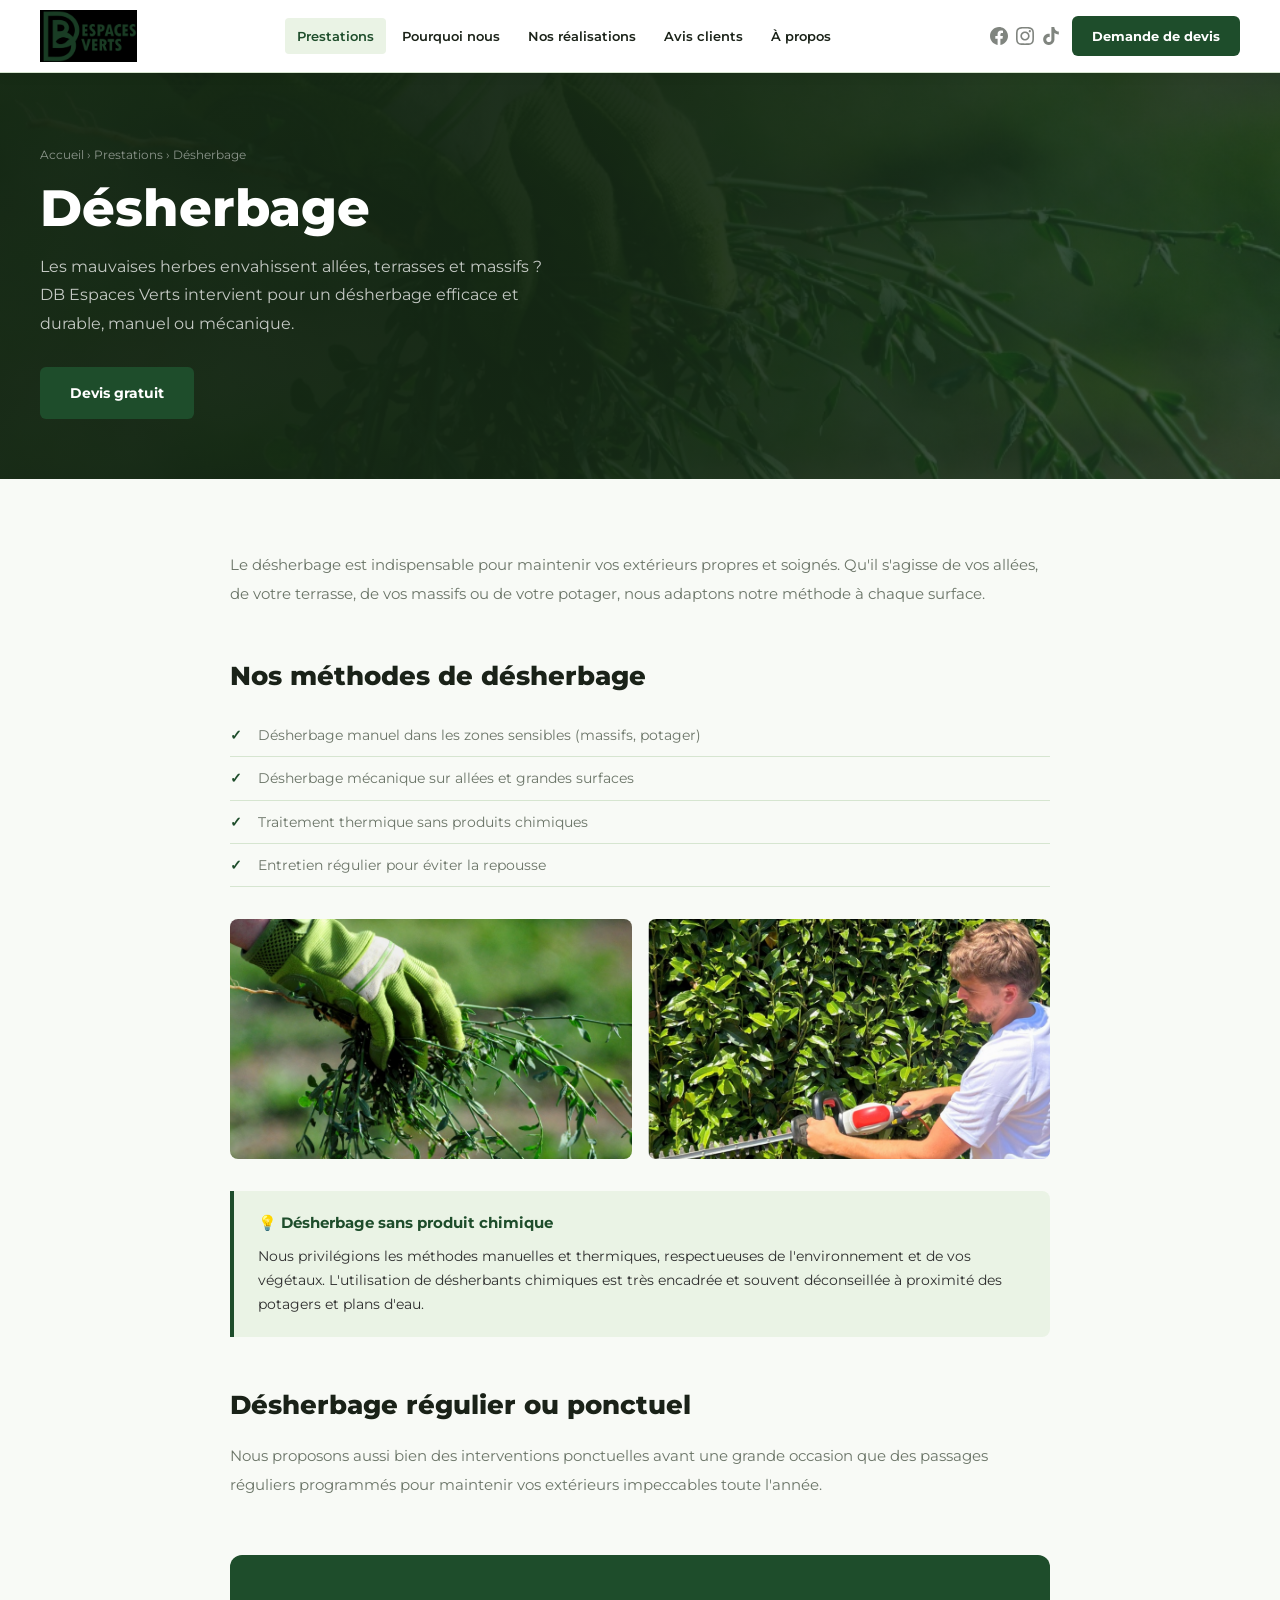
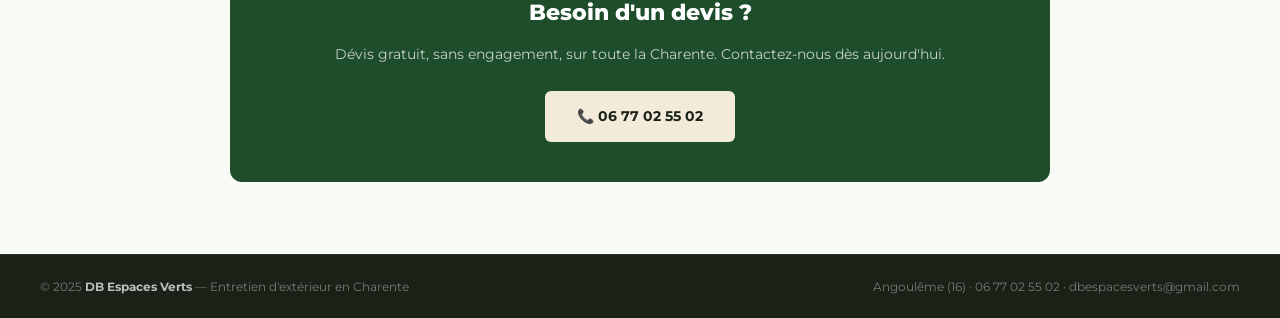
==== desherbage.html @ 1a9077e0 "Add files via upload" ====
<!DOCTYPE html>
<html lang="fr">
<head>
<meta charset="UTF-8">
<meta name="viewport" content="width=device-width, initial-scale=1.0">
<title>Désherbage — DB Espaces Verts Angoulême Charente</title>
<meta name="description" content="Désherbage à Angoulême et en Charente. DB Espaces Verts élimine les mauvaises herbes de vos allées, terrasses et massifs. Devis gratuit.">
<link href="https://fonts.googleapis.com/css2?family=Montserrat:wght@400;500;600;700;800&family=Lora:ital,wght@0,400;1,400&display=swap" rel="stylesheet">
<link rel="stylesheet" href="style.css">
</head>
<body>
<nav>
  <a class="nav-logo" href="index.html"><img src="logo.png" alt="DB Espaces Verts"></a>
  <div class="nav-center">
    <a href="index.html#prestations" class="active">Prestations</a>
    <a href="index.html#pourquoi">Pourquoi nous</a>
    <a href="index.html#realisations">Nos réalisations</a>
    <a href="index.html#avis">Avis clients</a>
    <a href="index.html#apropos">À propos</a>
  </div>
  <div class="nav-right">
    <div class="nav-social">
      <a href="https://www.facebook.com/61578576101390/" target="_blank"><svg viewBox="0 0 24 24"><path d="M24 12.073c0-6.627-5.373-12-12-12s-12 5.373-12 12c0 5.99 4.388 10.954 10.125 11.854v-8.385H7.078v-3.47h3.047V9.43c0-3.007 1.792-4.669 4.533-4.669 1.312 0 2.686.235 2.686.235v2.953H15.83c-1.491 0-1.956.925-1.956 1.874v2.25h3.328l-.532 3.47h-2.796v8.385C19.612 23.027 24 18.062 24 12.073z"/></svg></a>
      <a href="https://www.instagram.com/dbespacesverts/" target="_blank"><svg viewBox="0 0 24 24"><path d="M12 2.163c3.204 0 3.584.012 4.85.07 3.252.148 4.771 1.691 4.919 4.919.058 1.265.069 1.645.069 4.849 0 3.205-.012 3.584-.069 4.849-.149 3.225-1.664 4.771-4.919 4.919-1.266.058-1.644.07-4.85.07-3.204 0-3.584-.012-4.849-.07-3.26-.149-4.771-1.699-4.919-4.92-.058-1.265-.07-1.644-.07-4.849 0-3.204.013-3.583.07-4.849.149-3.227 1.664-4.771 4.919-4.919 1.266-.057 1.645-.069 4.849-.069zm0-2.163c-3.259 0-3.667.014-4.947.072-4.358.2-6.78 2.618-6.98 6.98-.059 1.281-.073 1.689-.073 4.948 0 3.259.014 3.668.072 4.948.2 4.358 2.618 6.78 6.98 6.98 1.281.058 1.689.072 4.948.072 3.259 0 3.668-.014 4.948-.072 4.354-.2 6.782-2.618 6.979-6.98.059-1.28.073-1.689.073-4.948 0-3.259-.014-3.667-.072-4.947-.196-4.354-2.617-6.78-6.979-6.98-1.281-.059-1.69-.073-4.949-.073zm0 5.838c-3.403 0-6.162 2.759-6.162 6.162s2.759 6.163 6.162 6.163 6.162-2.759 6.162-6.163c0-3.403-2.759-6.162-6.162-6.162zm0 10.162c-2.209 0-4-1.79-4-4 0-2.209 1.791-4 4-4s4 1.791 4 4c0 2.21-1.791 4-4 4zm6.406-11.845c-.796 0-1.441.645-1.441 1.44s.645 1.44 1.441 1.44c.795 0 1.439-.645 1.439-1.44s-.644-1.44-1.439-1.44z"/></svg></a>
      <a href="https://www.tiktok.com/@dbespacesverts" target="_blank"><svg viewBox="0 0 24 24"><path d="M12.525.02c1.31-.02 2.61-.01 3.91-.02.08 1.53.63 3.09 1.75 4.17 1.12 1.11 2.7 1.62 4.24 1.79v4.03c-1.44-.05-2.89-.35-4.2-.97-.57-.26-1.1-.59-1.62-.93-.01 2.92.01 5.84-.02 8.75-.08 1.4-.54 2.79-1.35 3.94-1.31 1.92-3.58 3.17-5.91 3.21-1.43.08-2.86-.31-4.08-1.03-2.02-1.19-3.44-3.37-3.65-5.71-.02-.5-.03-1-.01-1.49.18-1.9 1.12-3.72 2.58-4.96 1.66-1.44 3.98-2.13 6.15-1.72.02 1.48-.04 2.96-.04 4.44-.99-.32-2.15-.23-3.02.37-.63.41-1.11 1.04-1.36 1.75-.21.51-.15 1.07-.14 1.61.24 1.64 1.82 3.02 3.5 2.87 1.12-.01 2.19-.66 2.77-1.61.19-.33.4-.67.41-1.06.1-1.79.06-3.57.07-5.36.01-4.03-.01-8.05.02-12.07z"/></svg></a>
    </div>
    <a class="btn-devis" href="index.html#contact">Demande de devis</a>
  </div>
</nav>

<section class="prestation-hero">
  <img class="hero-img" src="photo-desherbage.png" alt="Désherbage">
  <div class="hero-overlay" style="position:absolute;inset:0;z-index:0;background:linear-gradient(105deg,rgba(20,40,20,0.88) 45%,rgba(30,77,43,0.35) 100%);"></div>
  <div class="prestation-hero-content">
    <div class="breadcrumb"><a href="index.html">Accueil</a> › <a href="index.html#prestations">Prestations</a> › Désherbage</div>
    <h1>Désherbage</h1>
    <p>Les mauvaises herbes envahissent allées, terrasses et massifs ? DB Espaces Verts intervient pour un désherbage efficace et durable, manuel ou mécanique.</p>
    <a class="btn-primary" href="index.html#contact">Devis gratuit</a>
  </div>
</section>
<div class="prestation-content">
  <p>Le désherbage est indispensable pour maintenir vos extérieurs propres et soignés. Qu'il s'agisse de vos allées, de votre terrasse, de vos massifs ou de votre potager, nous adaptons notre méthode à chaque surface.</p>
  <h2>Nos méthodes de désherbage</h2>
  <ul>
<li>Désherbage manuel dans les zones sensibles (massifs, potager)</li>
<li>Désherbage mécanique sur allées et grandes surfaces</li>
<li>Traitement thermique sans produits chimiques</li>
<li>Entretien régulier pour éviter la repousse</li>
  </ul>
  <div class="prestation-photos">
    <img src="photo-desherbage.png" alt="Désherbage — DB Espaces Verts Angoulême">
    <img src="photo-profil.png" alt="DB Espaces Verts en intervention">
  </div>
  <div class="tips-box">
    <h3>💡 Désherbage sans produit chimique</h3>
    <p>Nous privilégions les méthodes manuelles et thermiques, respectueuses de l'environnement et de vos végétaux. L'utilisation de désherbants chimiques est très encadrée et souvent déconseillée à proximité des potagers et plans d'eau.</p>
  </div>
  <h2>Désherbage régulier ou ponctuel</h2>
  <p>Nous proposons aussi bien des interventions ponctuelles avant une grande occasion que des passages réguliers programmés pour maintenir vos extérieurs impeccables toute l'année.</p>
  <div class="cta-box">
    <h3>Besoin d'un devis ?</h3>
    <p>Dévis gratuit, sans engagement, sur toute la Charente. Contactez-nous dès aujourd'hui.</p>
    <a class="btn-beige" href="tel:0677025502">📞 06 77 02 55 02</a>
  </div>
</div>
<footer>
  <div>© 2025 <strong>DB Espaces Verts</strong> — Entretien d'extérieur en Charente</div>
  <div>Angoulême (16) · <a href="tel:0677025502">06 77 02 55 02</a> · <a href="mailto:dbespacesverts@gmail.com">dbespacesverts@gmail.com</a></div>
</footer>
</body>
</html>
---- style.css ----
*, *::before, *::after { box-sizing: border-box; margin: 0; padding: 0; }
:root {
  --green: #1E4D2B;
  --green-light: #2D6A3F;
  --green-pale: #EAF3E5;
  --beige: #F2EBD9;
  --beige-dark: #D9CDB8;
  --dark: #1A2218;
  --text: #2E2E2E;
  --muted: #6B7568;
  --white: #FFFFFF;
  --cream: #F8FAF6;
  --border: #D6E5D0;
}
html { scroll-behavior: smooth; }
body { font-family: 'Montserrat', sans-serif; background: var(--cream); color: var(--text); font-size: 15px; line-height: 1.6; }

nav {
  position: sticky; top: 0; z-index: 100;
  background: var(--white);
  display: flex; justify-content: space-between; align-items: center;
  padding: 10px 40px;
  box-shadow: 0 2px 12px rgba(0,0,0,0.08);
  border-bottom: 1px solid var(--border);
}
.nav-logo img { height: 52px; width: auto; display: block; }
.nav-center { display: flex; align-items: center; gap: 4px; }
.nav-center a { text-decoration: none; color: var(--dark); font-size: 13px; font-weight: 600; padding: 8px 12px; border-radius: 4px; transition: background 0.2s, color 0.2s; white-space: nowrap; }
.nav-center a:hover, .nav-center a.active { background: var(--green-pale); color: var(--green); }
.nav-right { display: flex; align-items: center; gap: 12px; }
.nav-social { display: flex; gap: 8px; align-items: center; }
.nav-social a { color: var(--dark); opacity: 0.55; transition: opacity 0.2s; display: flex; align-items: center; }
.nav-social a:hover { opacity: 1; }
.nav-social svg { width: 18px; height: 18px; fill: currentColor; }
.nav-search { background: none; border: none; cursor: pointer; color: var(--dark); opacity: 0.55; transition: opacity 0.2s; display: flex; align-items: center; padding: 4px; }
.nav-search:hover { opacity: 1; }
.btn-devis { background: var(--green); color: var(--white); padding: 10px 20px; border-radius: 6px; font-size: 13px; font-weight: 700; text-decoration: none; transition: background 0.2s; white-space: nowrap; }
.btn-devis:hover { background: var(--green-light); }

.search-overlay { display: none; position: fixed; inset: 0; background: rgba(0,0,0,0.5); z-index: 200; align-items: flex-start; justify-content: center; padding-top: 80px; }
.search-overlay.open { display: flex; }
.search-box { background: var(--white); border-radius: 12px; padding: 20px; width: 100%; max-width: 560px; display: flex; gap: 10px; align-items: center; }
.search-box input { flex: 1; border: 1px solid var(--border); border-radius: 6px; padding: 12px 16px; font-size: 15px; font-family: 'Montserrat', sans-serif; outline: none; }
.search-box input:focus { border-color: var(--green); }
.search-box button { background: var(--green); color: var(--white); border: none; border-radius: 6px; padding: 12px 20px; font-size: 14px; font-weight: 700; cursor: pointer; font-family: 'Montserrat', sans-serif; }

.hero { position: relative; min-height: 88vh; display: flex; align-items: center; overflow: hidden; }
.hero-bg { position: absolute; inset: 0; z-index: 0; background: var(--dark); }
.hero-bg img { width: 100%; height: 100%; object-fit: cover; opacity: 0.5; }
.hero-overlay { position: absolute; inset: 0; z-index: 1; background: linear-gradient(105deg, rgba(20,40,20,0.92) 42%, rgba(30,77,43,0.4) 100%); }
.hero-content { position: relative; z-index: 2; padding: 80px 40px 130px; max-width: 700px; }
.hero-badge { display: inline-flex; align-items: center; gap: 8px; background: rgba(242,235,217,0.15); border: 1px solid var(--beige); color: var(--beige); font-size: 12px; font-weight: 600; padding: 6px 14px; border-radius: 20px; margin-bottom: 24px; letter-spacing: 0.5px; text-transform: uppercase; }
.hero h1 { font-size: clamp(36px, 5vw, 62px); font-weight: 800; color: var(--white); line-height: 1.1; margin-bottom: 20px; }
.hero h1 em { font-style: italic; font-family: 'Lora', serif; color: var(--beige); font-weight: 400; }
.hero-sub { color: rgba(255,255,255,0.8); font-size: 16px; line-height: 1.85; margin-bottom: 36px; max-width: 520px; }
.hero-btns { display: flex; gap: 14px; flex-wrap: wrap; }
.btn-primary { display: inline-flex; align-items: center; gap: 8px; background: var(--green); color: var(--white); padding: 15px 30px; border-radius: 6px; font-size: 14px; font-weight: 700; text-decoration: none; transition: background 0.15s, transform 0.15s; }
.btn-primary:hover { background: var(--green-light); transform: translateY(-2px); }
.btn-outline-white { display: inline-flex; align-items: center; gap: 8px; border: 2px solid rgba(255,255,255,0.5); color: var(--white); padding: 13px 28px; border-radius: 6px; font-size: 14px; font-weight: 600; text-decoration: none; transition: border-color 0.2s, background 0.2s; }
.btn-outline-white:hover { border-color: var(--white); background: rgba(255,255,255,0.08); }

.hero-stats { position: absolute; bottom: 0; left: 50%; transform: translateX(-50%); z-index: 2; display: flex; background: var(--green); border-radius: 16px 16px 0 0; overflow: hidden; }
.hero-stat { padding: 18px 32px; text-align: center; border-right: 1px solid rgba(255,255,255,0.15); white-space: nowrap; }
.hero-stat:last-child { border-right: none; }
.stat-num { font-size: 20px; font-weight: 800; color: var(--beige); }
.stat-label { font-size: 11px; color: rgba(255,255,255,0.75); font-weight: 500; margin-top: 2px; }

.section { padding: 80px 40px; }
.section-tag { font-size: 11px; letter-spacing: 2.5px; text-transform: uppercase; color: var(--green-light); font-weight: 600; margin-bottom: 10px; }
.section-title { font-size: clamp(26px, 3vw, 40px); font-weight: 800; color: var(--dark); margin-bottom: 16px; line-height: 1.2; }
.section-title em { font-style: italic; font-family: 'Lora', serif; color: var(--green); font-weight: 400; }
.section-sub { color: var(--muted); font-size: 15px; max-width: 560px; line-height: 1.85; margin-bottom: 48px; }

.prestations-grid { display: grid; grid-template-columns: repeat(4, 1fr); gap: 20px; }
.prestation-card { background: var(--white); border: 1px solid var(--border); border-radius: 10px; overflow: hidden; transition: transform 0.2s, box-shadow 0.2s; text-decoration: none; color: inherit; display: block; }
.prestation-card:hover { transform: translateY(-5px); box-shadow: 0 14px 36px rgba(30,77,43,0.13); }
.prestation-img { width: 100%; height: 165px; object-fit: cover; display: block; }
.prestation-body { padding: 18px 16px 20px; }
.prestation-num { font-size: 10px; letter-spacing: 2px; color: var(--green-light); font-weight: 600; text-transform: uppercase; margin-bottom: 6px; }
.prestation-name { font-size: 15px; font-weight: 700; color: var(--dark); margin-bottom: 6px; }
.prestation-desc { font-size: 12px; color: var(--muted); line-height: 1.6; margin-bottom: 12px; }
.prestation-link { font-size: 12px; font-weight: 700; color: var(--green); display: flex; align-items: center; gap: 4px; }

.pourquoi-section { background: var(--dark); padding: 80px 40px; }
.pourquoi-grid { display: grid; grid-template-columns: repeat(3, 1fr); gap: 20px; margin-top: 48px; }
.pourquoi-card { background: rgba(255,255,255,0.05); border: 1px solid rgba(255,255,255,0.1); border-radius: 10px; padding: 28px 24px; transition: background 0.2s; }
.pourquoi-card:hover { background: rgba(255,255,255,0.09); }
.pourquoi-icon { font-size: 28px; margin-bottom: 14px; }
.pourquoi-title { font-size: 16px; font-weight: 700; color: var(--beige); margin-bottom: 8px; }
.pourquoi-text { font-size: 13px; color: rgba(255,255,255,0.6); line-height: 1.7; }

.avantapres-section { padding: 80px 40px; }
.avantapres-grid { display: grid; grid-template-columns: repeat(4, 1fr); gap: 10px; border-radius: 10px; overflow: hidden; }
.aa-item { position: relative; overflow: hidden; }
.aa-item img { width: 100%; height: 280px; object-fit: cover; display: block; transition: transform 0.4s; }
.aa-item:hover img { transform: scale(1.04); }
.aa-label { position: absolute; top: 12px; left: 12px; background: rgba(30,77,43,0.88); color: var(--white); font-size: 11px; font-weight: 700; padding: 4px 10px; border-radius: 20px; letter-spacing: 1px; text-transform: uppercase; }
.aa-label.apres { background: rgba(242,235,217,0.92); color: var(--dark); }

.avis-section { background: var(--green-pale); padding: 80px 40px; }
.avis-grid { display: grid; grid-template-columns: repeat(3, 1fr); gap: 20px; margin-top: 48px; }
.avis-card { background: var(--white); border-radius: 10px; padding: 28px 24px; box-shadow: 0 4px 16px rgba(30,77,43,0.07); }
.avis-stars { color: #F5A623; font-size: 16px; margin-bottom: 12px; }
.avis-text { font-size: 14px; color: var(--text); line-height: 1.7; font-style: italic; margin-bottom: 16px; }
.avis-author { font-size: 13px; font-weight: 700; color: var(--green); }

.apropos-section { padding: 80px 40px; display: grid; grid-template-columns: 1fr 1fr; gap: 72px; align-items: center; }
.apropos-img { width: 100%; border-radius: 12px; object-fit: cover; height: 440px; display: block; }
.apropos-right h2 { font-size: 32px; font-weight: 800; color: var(--dark); margin-bottom: 20px; line-height: 1.2; }
.apropos-right h2 em { font-style: italic; font-family: 'Lora', serif; color: var(--green); font-weight: 400; }
.apropos-right p { font-size: 15px; color: var(--muted); line-height: 1.9; margin-bottom: 16px; }

.contact-section { display: grid; grid-template-columns: 1fr 1fr; }
.contact-left { background: var(--green-pale); padding: 72px 48px; }
.contact-right { background: var(--beige); padding: 72px 48px; display: flex; flex-direction: column; justify-content: center; }
.contact-left h2 { font-size: 30px; font-weight: 800; color: var(--dark); margin-bottom: 36px; }
.contact-left h2 em { font-style: italic; font-family: 'Lora', serif; color: var(--green); font-weight: 400; }
.contact-item { display: flex; align-items: flex-start; gap: 14px; margin-bottom: 24px; }
.contact-icon { font-size: 20px; flex-shrink: 0; margin-top: 2px; }
.contact-label { font-size: 10px; font-weight: 600; letter-spacing: 1.5px; text-transform: uppercase; color: var(--muted); margin-bottom: 3px; }
.contact-value { font-size: 15px; font-weight: 600; color: var(--dark); }
.contact-value a { color: var(--dark); text-decoration: none; }
.contact-value a:hover { color: var(--green); }
.contact-right h3 { font-size: 26px; font-weight: 800; color: var(--dark); margin-bottom: 14px; line-height: 1.25; }
.contact-right p { font-size: 14px; color: rgba(26,34,24,0.65); margin-bottom: 16px; line-height: 1.7; }
.btn-green { display: inline-flex; align-items: center; gap: 8px; background: var(--green); color: var(--white); padding: 15px 32px; border-radius: 6px; font-size: 14px; font-weight: 700; text-decoration: none; margin-top: 8px; transition: background 0.2s, transform 0.15s; }
.btn-green:hover { background: var(--green-light); transform: translateY(-2px); }

footer { background: var(--dark); color: rgba(255,255,255,0.4); display: flex; justify-content: space-between; align-items: center; padding: 22px 40px; font-size: 12px; flex-wrap: wrap; gap: 10px; border-top: 1px solid rgba(255,255,255,0.06); }
footer strong { color: rgba(255,255,255,0.7); }
footer a { color: rgba(255,255,255,0.4); text-decoration: none; }
footer a:hover { color: rgba(255,255,255,0.7); }

.prestation-hero { background: var(--dark); padding: 72px 40px 60px; position: relative; overflow: hidden; min-height: 320px; display: flex; align-items: center; }
.prestation-hero img.hero-img { position: absolute; inset: 0; width: 100%; height: 100%; object-fit: cover; opacity: 0.35; }
.prestation-hero-content { position: relative; z-index: 1; max-width: 680px; }
.breadcrumb { font-size: 12px; color: rgba(255,255,255,0.5); margin-bottom: 16px; }
.breadcrumb a { color: rgba(255,255,255,0.5); text-decoration: none; }
.breadcrumb a:hover { color: var(--white); }
.prestation-hero-content h1 { font-size: clamp(32px, 4vw, 52px); font-weight: 800; color: var(--white); line-height: 1.1; margin-bottom: 16px; }
.prestation-hero-content p { color: rgba(255,255,255,0.75); font-size: 16px; line-height: 1.8; max-width: 520px; margin-bottom: 28px; }
.prestation-content { padding: 72px 40px; max-width: 900px; margin: 0 auto; }
.prestation-content h2 { font-size: 26px; font-weight: 800; color: var(--dark); margin: 48px 0 16px; }
.prestation-content h2:first-child { margin-top: 0; }
.prestation-content p { color: var(--muted); line-height: 1.9; margin-bottom: 16px; font-size: 15px; }
.prestation-content ul { list-style: none; padding: 0; margin-bottom: 24px; }
.prestation-content ul li { padding: 10px 0 10px 28px; position: relative; color: var(--muted); font-size: 14px; border-bottom: 1px solid var(--border); }
.prestation-content ul li::before { content: '✓'; position: absolute; left: 0; color: var(--green); font-weight: 700; }
.tips-box { background: var(--green-pale); border-left: 4px solid var(--green); border-radius: 0 8px 8px 0; padding: 20px 24px; margin: 32px 0; }
.tips-box h3 { font-size: 15px; font-weight: 700; color: var(--green); margin-bottom: 10px; }
.tips-box p { font-size: 14px; color: var(--text); line-height: 1.7; margin: 0; }
.prestation-photos { display: grid; grid-template-columns: 1fr 1fr; gap: 16px; margin: 32px 0; }
.prestation-photos img { width: 100%; border-radius: 8px; object-fit: cover; height: 240px; }
.cta-box { background: var(--green); color: var(--white); border-radius: 12px; padding: 40px 32px; text-align: center; margin-top: 56px; }
.cta-box h3 { font-size: 22px; font-weight: 800; margin-bottom: 10px; }
.cta-box p { color: rgba(255,255,255,0.75); font-size: 14px; margin-bottom: 24px; }
.btn-beige { background: var(--beige); color: var(--dark); padding: 14px 32px; border-radius: 6px; font-size: 14px; font-weight: 700; text-decoration: none; display: inline-flex; align-items: center; gap: 8px; transition: background 0.2s; }
.btn-beige:hover { background: var(--beige-dark); }

@keyframes fadeUp { from { opacity:0; transform:translateY(24px); } to { opacity:1; transform:translateY(0); } }
.hero-badge { animation: fadeUp 0.5s ease both; }
.hero h1 { animation: fadeUp 0.6s 0.1s ease both; }
.hero-sub { animation: fadeUp 0.6s 0.2s ease both; }
.hero-btns { animation: fadeUp 0.6s 0.3s ease both; }

@media (max-width: 900px) {
  nav { padding: 10px 18px; }
  .nav-center { display: none; }
  .hero-content { padding: 60px 20px 150px; }
  .hero-stats { width: 90%; flex-wrap: wrap; left: 5%; transform: none; }
  .hero-stat { min-width: 50%; }
  .section { padding: 52px 20px; }
  .prestations-grid { grid-template-columns: 1fr 1fr; }
  .pourquoi-grid { grid-template-columns: 1fr; }
  .avantapres-grid { grid-template-columns: 1fr 1fr; }
  .avis-grid { grid-template-columns: 1fr; }
  .apropos-section { grid-template-columns: 1fr; gap: 32px; padding: 52px 20px; }
  .contact-section { grid-template-columns: 1fr; }
  .contact-left, .contact-right { padding: 48px 24px; }
  footer { padding: 18px; flex-direction: column; text-align: center; }
  .prestation-photos { grid-template-columns: 1fr; }
  .prestation-content { padding: 48px 20px; }
  .prestation-hero { padding: 52px 20px 48px; }
}
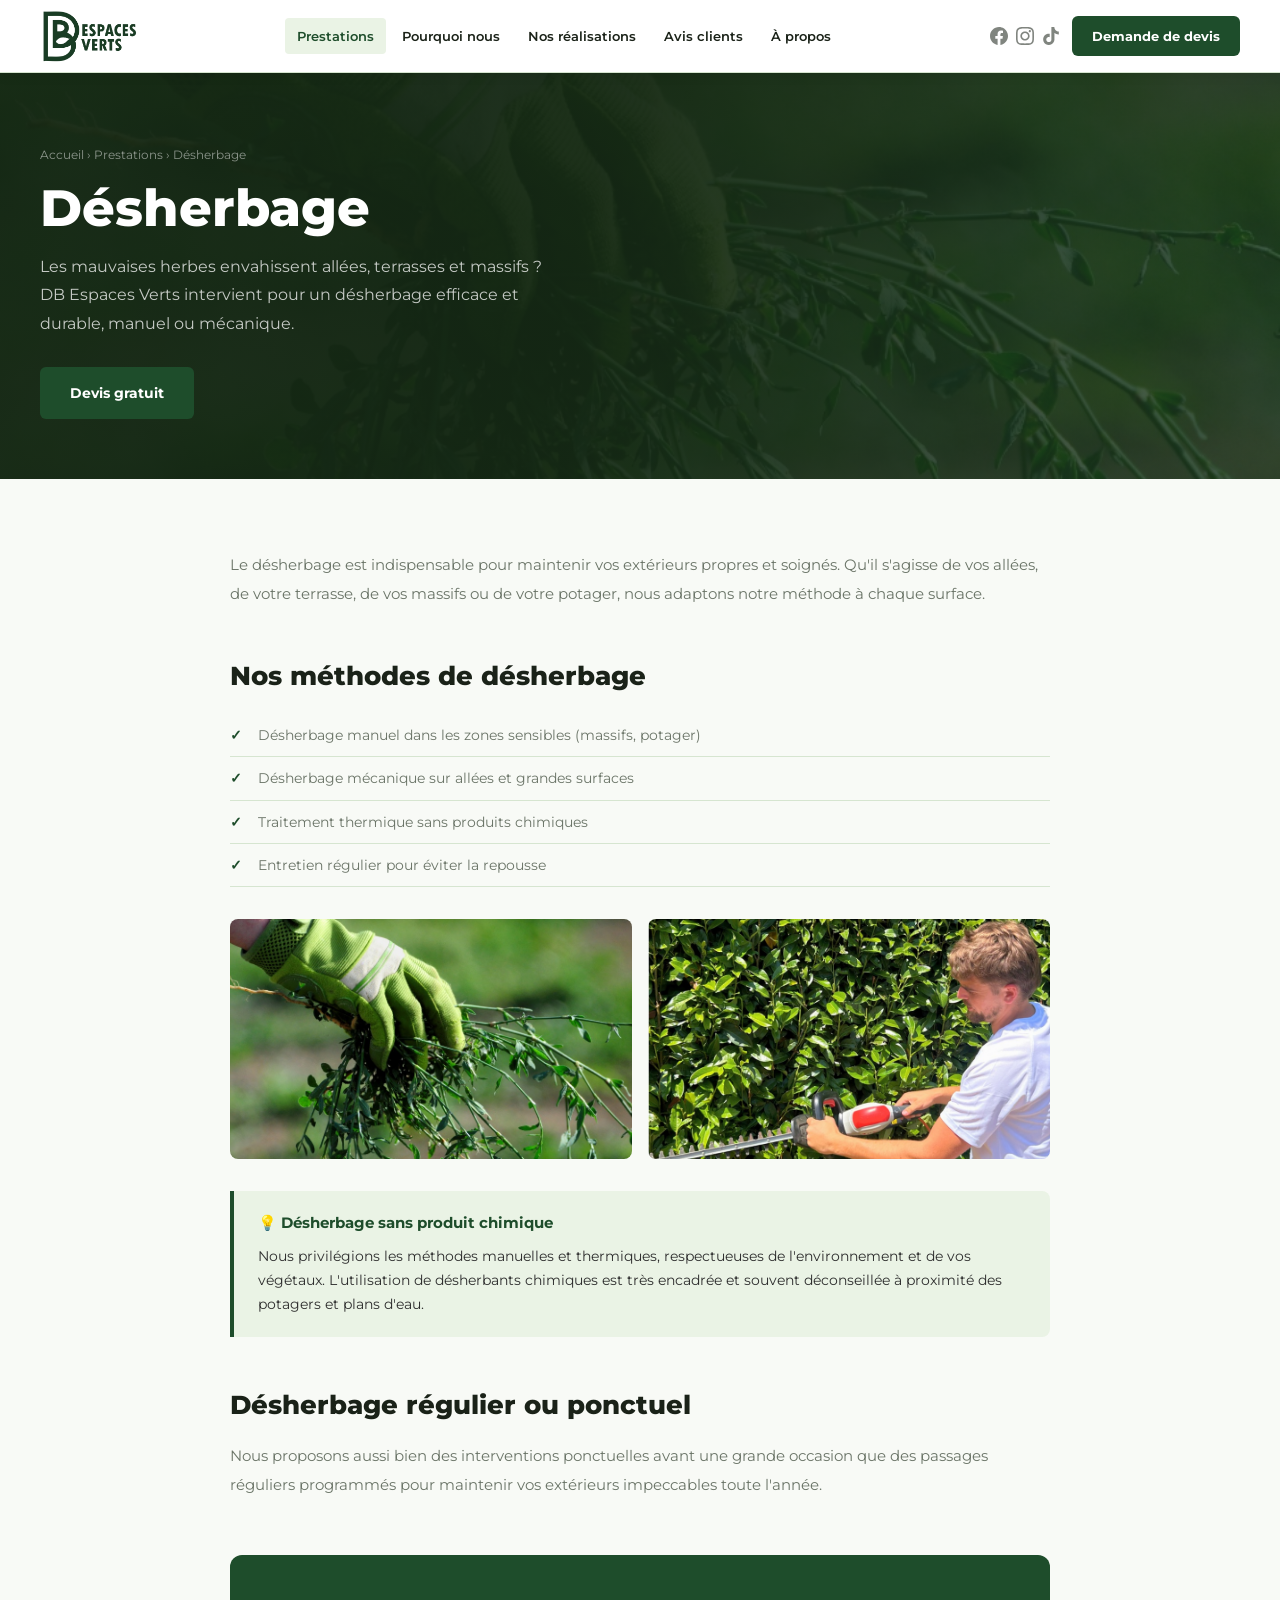
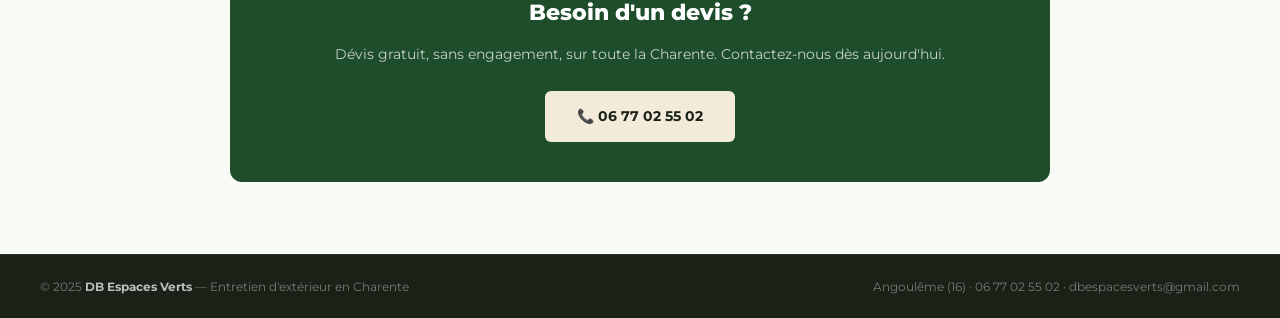
==== commit ea70f612: "Update desherbage.html" ====
--- a/desherbage.html
+++ b/desherbage.html
@@ -10,7 +10,7 @@
 </head>
 <body>
 <nav>
-  <a class="nav-logo" href="index.html"><img src="logo.png" alt="DB Espaces Verts"></a>
+  <a class="nav-logo" href="index.html"><img src="logo horizontal db.png" alt="DB Espaces Verts"></a>
   <div class="nav-center">
     <a href="index.html#prestations" class="active">Prestations</a>
     <a href="index.html#pourquoi">Pourquoi nous</a>
@@ -68,4 +68,4 @@
   <div>Angoulême (16) · <a href="tel:0677025502">06 77 02 55 02</a> · <a href="mailto:dbespacesverts@gmail.com">dbespacesverts@gmail.com</a></div>
 </footer>
 </body>
-</html>+</html>
